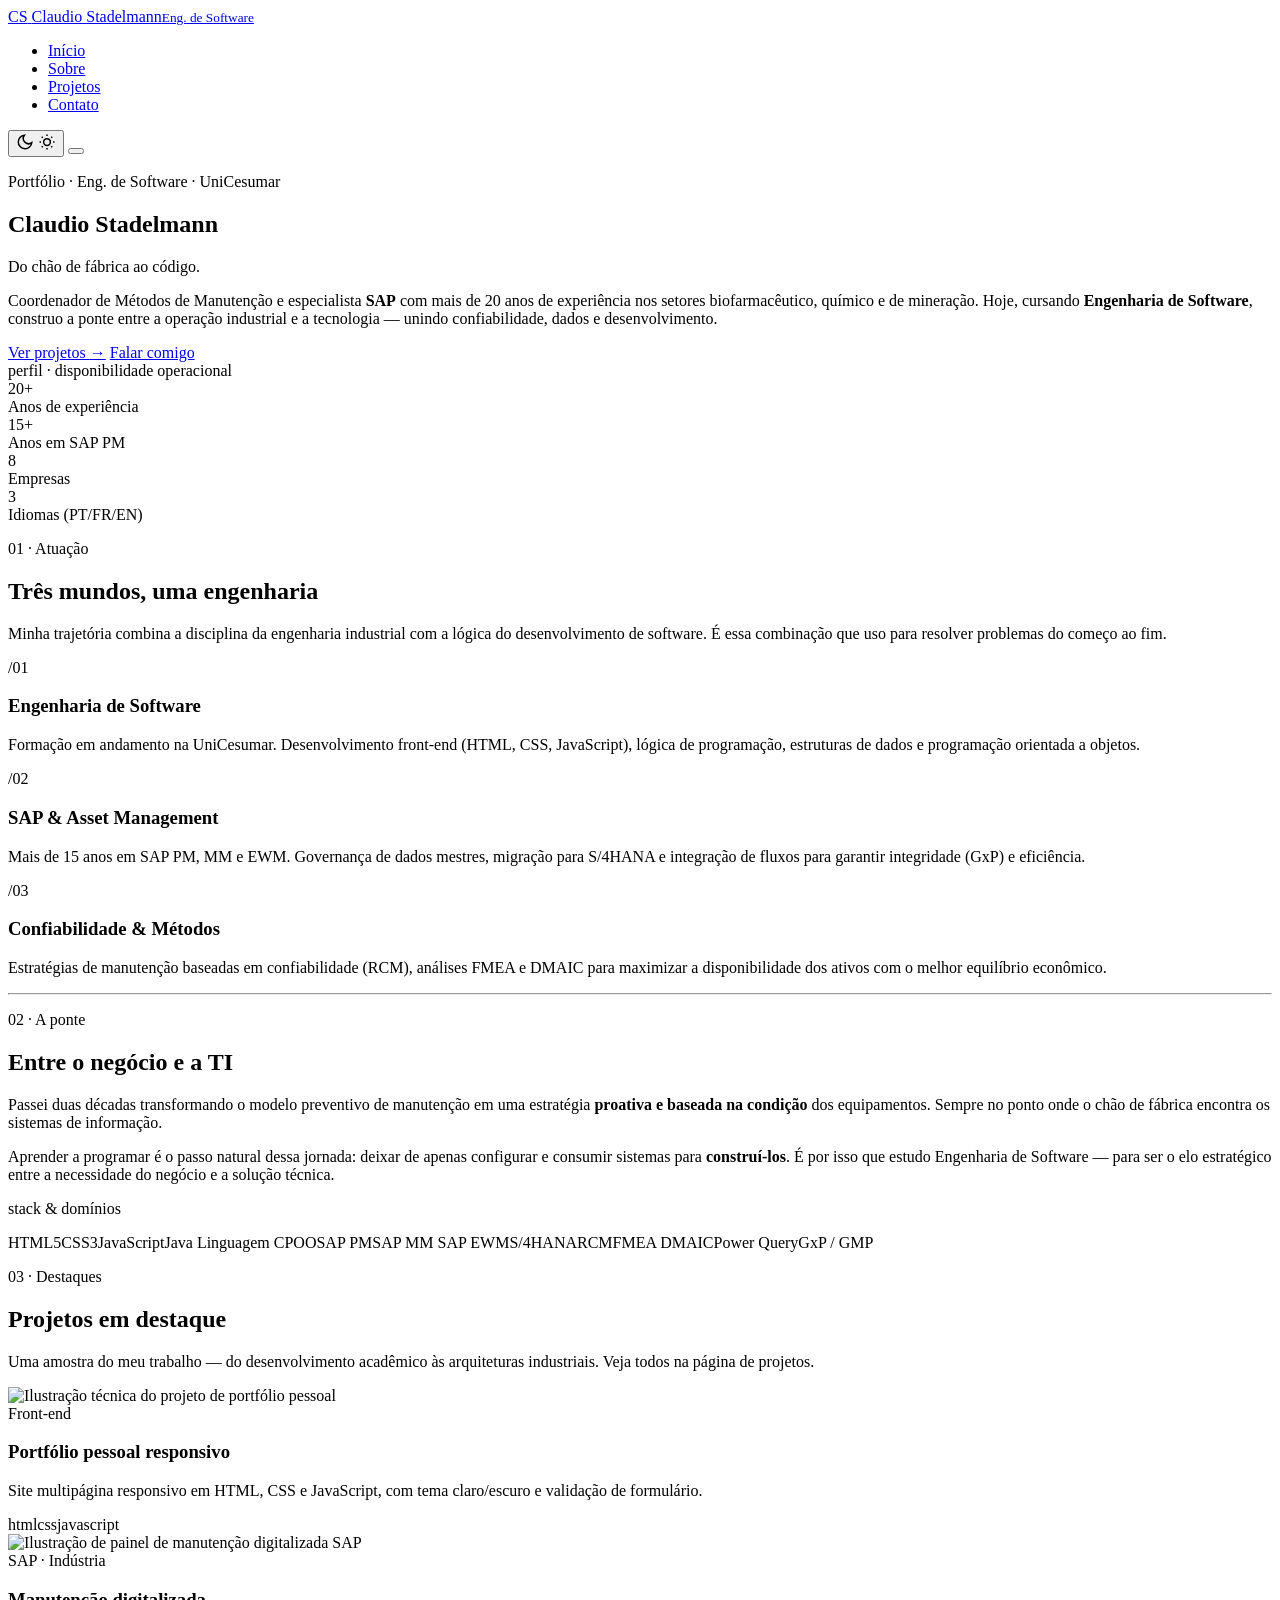
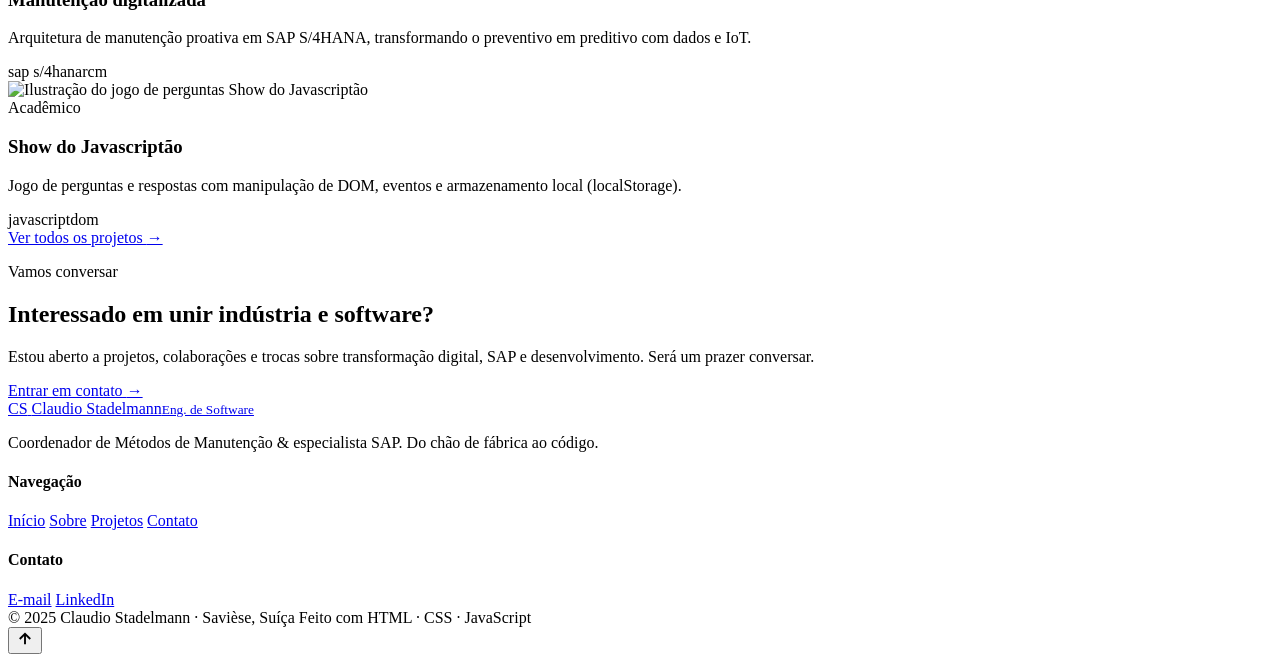
==== index.html @ fbb85af2 "Add files via upload" ====
<!DOCTYPE html>
<html lang="pt-br">
<head>
  <!-- ================= META BÁSICAS / SEO ================= -->
  <meta charset="UTF-8">
  <meta name="viewport" content="width=device-width, initial-scale=1.0">
  <!-- Marca que o JS está ativo (para animações com fallback seguro) -->
  <script>document.documentElement.classList.add("js");</script>
  <title>Claudio Stadelmann | Engenharia de Software & SAP — Portfólio</title>
  <meta name="description" content="Portfólio de Claudio Stadelmann: Coordenador de Métodos de Manutenção e especialista SAP com +20 anos de experiência industrial, agora em Engenharia de Software. A ponte entre a operação e o software.">
  <meta name="keywords" content="Claudio Stadelmann, portfólio, engenharia de software, SAP PM, manutenção, confiabilidade, RCM, FMEA, front-end, UniCesumar">
  <meta name="author" content="Claudio Stadelmann">
  <link rel="canonical" href="https://stadelmann-consulting.github.io/Unicesumar_Eng.Software/">

  <!-- ================= OPEN GRAPH / REDES SOCIAIS ================= -->
  <meta property="og:type" content="website">
  <meta property="og:locale" content="pt_BR">
  <meta property="og:title" content="Claudio Stadelmann | Engenharia de Software & SAP">
  <meta property="og:description" content="Do chão de fábrica ao código. +20 anos em manutenção, confiabilidade e SAP, agora em Engenharia de Software.">
  <meta property="og:url" content="https://stadelmann-consulting.github.io/Unicesumar_Eng.Software/">
  <meta property="og:image" content="assets/og-cover.png">
  <meta name="twitter:card" content="summary_large_image">

  <!-- ================= FAVICON E FONTES ================= -->
  <link rel="icon" type="image/svg+xml" href="assets/favicon.svg">
  <link rel="preconnect" href="https://fonts.googleapis.com">
  <link rel="preconnect" href="https://fonts.gstatic.com" crossorigin>
  <link href="https://fonts.googleapis.com/css2?family=Inter:wght@400;500;600&family=JetBrains+Mono:wght@400;500&family=Space+Grotesk:wght@500;700&display=swap" rel="stylesheet">

  <!-- ================= ESTILOS ================= -->
  <link rel="stylesheet" href="css/style.css">
</head>
<body>

  <!-- ================================================================
       CABEÇALHO E NAVEGAÇÃO (repetido em todas as páginas)
       ================================================================ -->
  <header class="site-header">
    <div class="container">
      <nav class="nav" aria-label="Navegação principal">
        <a href="index.html" class="brand" aria-label="Início — Claudio Stadelmann">
          <span class="brand__mark" aria-hidden="true">CS</span>
          <span class="brand__name">Claudio Stadelmann<small>Eng. de Software</small></span>
        </a>

        <div class="nav__menu" id="menu-principal">
          <ul class="nav__list">
            <li><a class="nav__link" href="index.html" aria-current="page">Início</a></li>
            <li><a class="nav__link" href="sobre.html">Sobre</a></li>
            <li><a class="nav__link" href="projetos.html">Projetos</a></li>
            <li><a class="nav__link" href="contato.html">Contato</a></li>
          </ul>
        </div>

        <div class="nav__right">
          <!-- Botão de tema claro/escuro -->
          <button class="theme-toggle" aria-label="Alternar tema claro e escuro" type="button">
            <svg class="icon-moon" width="18" height="18" viewBox="0 0 24 24" fill="none" stroke="currentColor" stroke-width="2" aria-hidden="true"><path d="M21 12.8A9 9 0 1 1 11.2 3a7 7 0 0 0 9.8 9.8Z"/></svg>
            <svg class="icon-sun" width="18" height="18" viewBox="0 0 24 24" fill="none" stroke="currentColor" stroke-width="2" aria-hidden="true"><circle cx="12" cy="12" r="4.5"/><path d="M12 2v2M12 20v2M2 12h2M20 12h2M5 5l1.4 1.4M17.6 17.6 19 19M19 5l-1.4 1.4M6.4 17.6 5 19"/></svg>
          </button>
          <!-- Botão hambúrguer (mobile) -->
          <button class="nav__burger" aria-label="Abrir menu de navegação" aria-expanded="false" aria-controls="menu-principal" type="button">
            <span></span><span></span><span></span>
          </button>
        </div>
      </nav>
    </div>
  </header>

  <main>
    <!-- ================================================================
         HERO
         ================================================================ -->
    <section class="hero">
      <div class="container">
        <p class="eyebrow">Portfólio · Eng. de Software · UniCesumar</p>
        <h1>Claudio Stadelmann</h1>
        <p class="hero__role">Do chão de fábrica ao código.</p>
        <p class="lead hero__text">
          Coordenador de Métodos de Manutenção e especialista <strong>SAP</strong> com mais de
          20 anos de experiência nos setores biofarmacêutico, químico e de mineração. Hoje, cursando
          <strong>Engenharia de Software</strong>, construo a ponte entre a operação industrial
          e a tecnologia — unindo confiabilidade, dados e desenvolvimento.
        </p>

        <div class="hero__cta">
          <a href="projetos.html" class="btn btn--primary">Ver projetos <span class="btn__arrow" aria-hidden="true">→</span></a>
          <a href="contato.html" class="btn btn--ghost">Falar comigo</a>
        </div>

        <!-- ASSINATURA VISUAL: painel de indicadores estilo instrumento -->
        <div class="readout reveal" aria-label="Indicadores de carreira">
          <div class="readout__bar">
            <span class="readout__dot" aria-hidden="true"></span>
            perfil · disponibilidade operacional
          </div>
          <div class="readout__grid">
            <div class="kpi">
              <div class="kpi__num" data-count="20">20<span class="suffix">+</span></div>
              <div class="kpi__label">Anos de experiência</div>
            </div>
            <div class="kpi">
              <div class="kpi__num" data-count="15">15<span class="suffix">+</span></div>
              <div class="kpi__label">Anos em SAP PM</div>
            </div>
            <div class="kpi">
              <div class="kpi__num" data-count="8">8</div>
              <div class="kpi__label">Empresas</div>
            </div>
            <div class="kpi">
              <div class="kpi__num" data-count="3">3</div>
              <div class="kpi__label">Idiomas (PT/FR/EN)</div>
            </div>
          </div>
        </div>
      </div>
    </section>

    <!-- ================================================================
         ATUAÇÃO — três áreas que se conectam
         ================================================================ -->
    <section class="section" id="atuacao">
      <div class="container">
        <div class="section-head reveal">
          <p class="eyebrow">01 · Atuação</p>
          <h2>Três mundos, uma engenharia</h2>
          <p>Minha trajetória combina a disciplina da engenharia industrial com a lógica do desenvolvimento de software. É essa combinação que uso para resolver problemas do começo ao fim.</p>
        </div>

        <div class="grid grid--3">
          <article class="card reveal">
            <span class="card__index">/01</span>
            <h3>Engenharia de Software</h3>
            <p>Formação em andamento na UniCesumar. Desenvolvimento front-end (HTML, CSS, JavaScript), lógica de programação, estruturas de dados e programação orientada a objetos.</p>
          </article>
          <article class="card reveal">
            <span class="card__index">/02</span>
            <h3>SAP & Asset Management</h3>
            <p>Mais de 15 anos em SAP PM, MM e EWM. Governança de dados mestres, migração para S/4HANA e integração de fluxos para garantir integridade (GxP) e eficiência.</p>
          </article>
          <article class="card reveal">
            <span class="card__index">/03</span>
            <h3>Confiabilidade & Métodos</h3>
            <p>Estratégias de manutenção baseadas em confiabilidade (RCM), análises FMEA e DMAIC para maximizar a disponibilidade dos ativos com o melhor equilíbrio econômico.</p>
          </article>
        </div>
      </div>
    </section>

    <hr class="divider">

    <!-- ================================================================
         A PONTE — narrativa de transição
         ================================================================ -->
    <section class="section" id="ponte">
      <div class="container">
        <div class="grid grid--2" style="align-items:center; gap:var(--sp-8);">
          <div class="reveal">
            <p class="eyebrow">02 · A ponte</p>
            <h2>Entre o negócio e a TI</h2>
            <p style="margin-top:var(--sp-2)">
              Passei duas décadas transformando o modelo preventivo de manutenção em uma estratégia
              <strong>proativa e baseada na condição</strong> dos equipamentos. Sempre no ponto onde o
              chão de fábrica encontra os sistemas de informação.
            </p>
            <p style="margin-top:var(--sp-2)">
              Aprender a programar é o passo natural dessa jornada: deixar de apenas configurar e
              consumir sistemas para <strong>construí-los</strong>. É por isso que estudo Engenharia de
              Software — para ser o elo estratégico entre a necessidade do negócio e a solução técnica.
            </p>
          </div>

          <!-- Bloco de "stack" em monoespaçada -->
          <div class="card reveal" style="background:var(--surface-2)">
            <p class="eyebrow">stack &amp; domínios</p>
            <div class="project__stack" style="margin-top:var(--sp-2)">
              <span>HTML5</span><span>CSS3</span><span>JavaScript</span><span>Java</span>
              <span>Linguagem C</span><span>POO</span><span>SAP PM</span><span>SAP MM</span>
              <span>SAP EWM</span><span>S/4HANA</span><span>RCM</span><span>FMEA</span>
              <span>DMAIC</span><span>Power Query</span><span>GxP / GMP</span>
            </div>
          </div>
        </div>
      </div>
    </section>

    <!-- ================================================================
         PROJETOS EM DESTAQUE
         ================================================================ -->
    <section class="section" id="destaques">
      <div class="container">
        <div class="section-head reveal">
          <p class="eyebrow">03 · Destaques</p>
          <h2>Projetos em destaque</h2>
          <p>Uma amostra do meu trabalho — do desenvolvimento acadêmico às arquiteturas industriais. Veja todos na página de projetos.</p>
        </div>

        <div class="grid grid--3">
          <article class="project reveal" data-category="software">
            <img class="project__thumb" src="assets/proj-portfolio.svg" alt="Ilustração técnica do projeto de portfólio pessoal">
            <div class="project__body">
              <span class="project__tag">Front-end</span>
              <h3>Portfólio pessoal responsivo</h3>
              <p>Site multipágina responsivo em HTML, CSS e JavaScript, com tema claro/escuro e validação de formulário.</p>
              <div class="project__stack"><span>html</span><span>css</span><span>javascript</span></div>
            </div>
          </article>

          <article class="project reveal" data-category="software">
            <img class="project__thumb" src="assets/proj-sap.svg" alt="Ilustração de painel de manutenção digitalizada SAP">
            <div class="project__body">
              <span class="project__tag">SAP · Indústria</span>
              <h3>Manutenção digitalizada</h3>
              <p>Arquitetura de manutenção proativa em SAP S/4HANA, transformando o preventivo em preditivo com dados e IoT.</p>
              <div class="project__stack"><span>sap s/4hana</span><span>rcm</span></div>
            </div>
          </article>

          <article class="project reveal" data-category="academico">
            <img class="project__thumb" src="assets/proj-trivia.svg" alt="Ilustração do jogo de perguntas Show do Javascriptão">
            <div class="project__body">
              <span class="project__tag">Acadêmico</span>
              <h3>Show do Javascriptão</h3>
              <p>Jogo de perguntas e respostas com manipulação de DOM, eventos e armazenamento local (localStorage).</p>
              <div class="project__stack"><span>javascript</span><span>dom</span></div>
            </div>
          </article>
        </div>

        <div style="margin-top:var(--sp-4)">
          <a href="projetos.html" class="btn btn--ghost">Ver todos os projetos <span class="btn__arrow" aria-hidden="true">→</span></a>
        </div>
      </div>
    </section>

    <!-- ================================================================
         CHAMADA FINAL (CTA)
         ================================================================ -->
    <section class="section--tight">
      <div class="container">
        <div class="callout reveal">
          <p class="eyebrow" style="justify-content:center; color:var(--accent)">Vamos conversar</p>
          <h2>Interessado em unir indústria e software?</h2>
          <p>Estou aberto a projetos, colaborações e trocas sobre transformação digital, SAP e desenvolvimento. Será um prazer conversar.</p>
          <a href="contato.html" class="btn btn--primary">Entrar em contato <span class="btn__arrow" aria-hidden="true">→</span></a>
        </div>
      </div>
    </section>
  </main>

  <!-- ================================================================
       RODAPÉ (repetido em todas as páginas)
       ================================================================ -->
  <footer class="site-footer">
    <div class="container">
      <div class="footer-grid">
        <div class="footer-brand">
          <a href="index.html" class="brand">
            <span class="brand__mark" aria-hidden="true">CS</span>
            <span class="brand__name">Claudio Stadelmann<small>Eng. de Software</small></span>
          </a>
          <p>Coordenador de Métodos de Manutenção &amp; especialista SAP. Do chão de fábrica ao código.</p>
        </div>
        <div class="footer-cols">
          <div class="footer-col">
            <h4>Navegação</h4>
            <a href="index.html">Início</a>
            <a href="sobre.html">Sobre</a>
            <a href="projetos.html">Projetos</a>
            <a href="contato.html">Contato</a>
          </div>
          <div class="footer-col">
            <h4>Contato</h4>
            <a href="mailto:claudio.stadelmann77@gmail.com">E-mail</a>
            <a href="https://www.linkedin.com/in/claudiostadelmann-fr" target="_blank" rel="noopener">LinkedIn</a>
          </div>
        </div>
      </div>
      <div class="footer-bottom">
        <span class="mono">© 2025 Claudio Stadelmann · Savièse, Suíça</span>
        <span class="mono">Feito com HTML · CSS · JavaScript</span>
      </div>
    </div>
  </footer>

  <!-- Botão "voltar ao topo" (controlado por jQuery) -->
  <button id="to-top" class="to-top" aria-label="Voltar ao topo" type="button">
    <svg width="18" height="18" viewBox="0 0 24 24" fill="none" stroke="currentColor" stroke-width="2.5" aria-hidden="true"><path d="M12 19V5M5 12l7-7 7 7"/></svg>
  </button>

  <!-- ================= SCRIPTS ================= -->
  <!-- jQuery (via CDN) — usado no filtro de projetos e na rolagem suave -->
  <script src="https://code.jquery.com/jquery-3.7.1.min.js" defer></script>
  <!-- Comportamento do site -->
  <script src="js/script.js" defer></script>
</body>
</html>
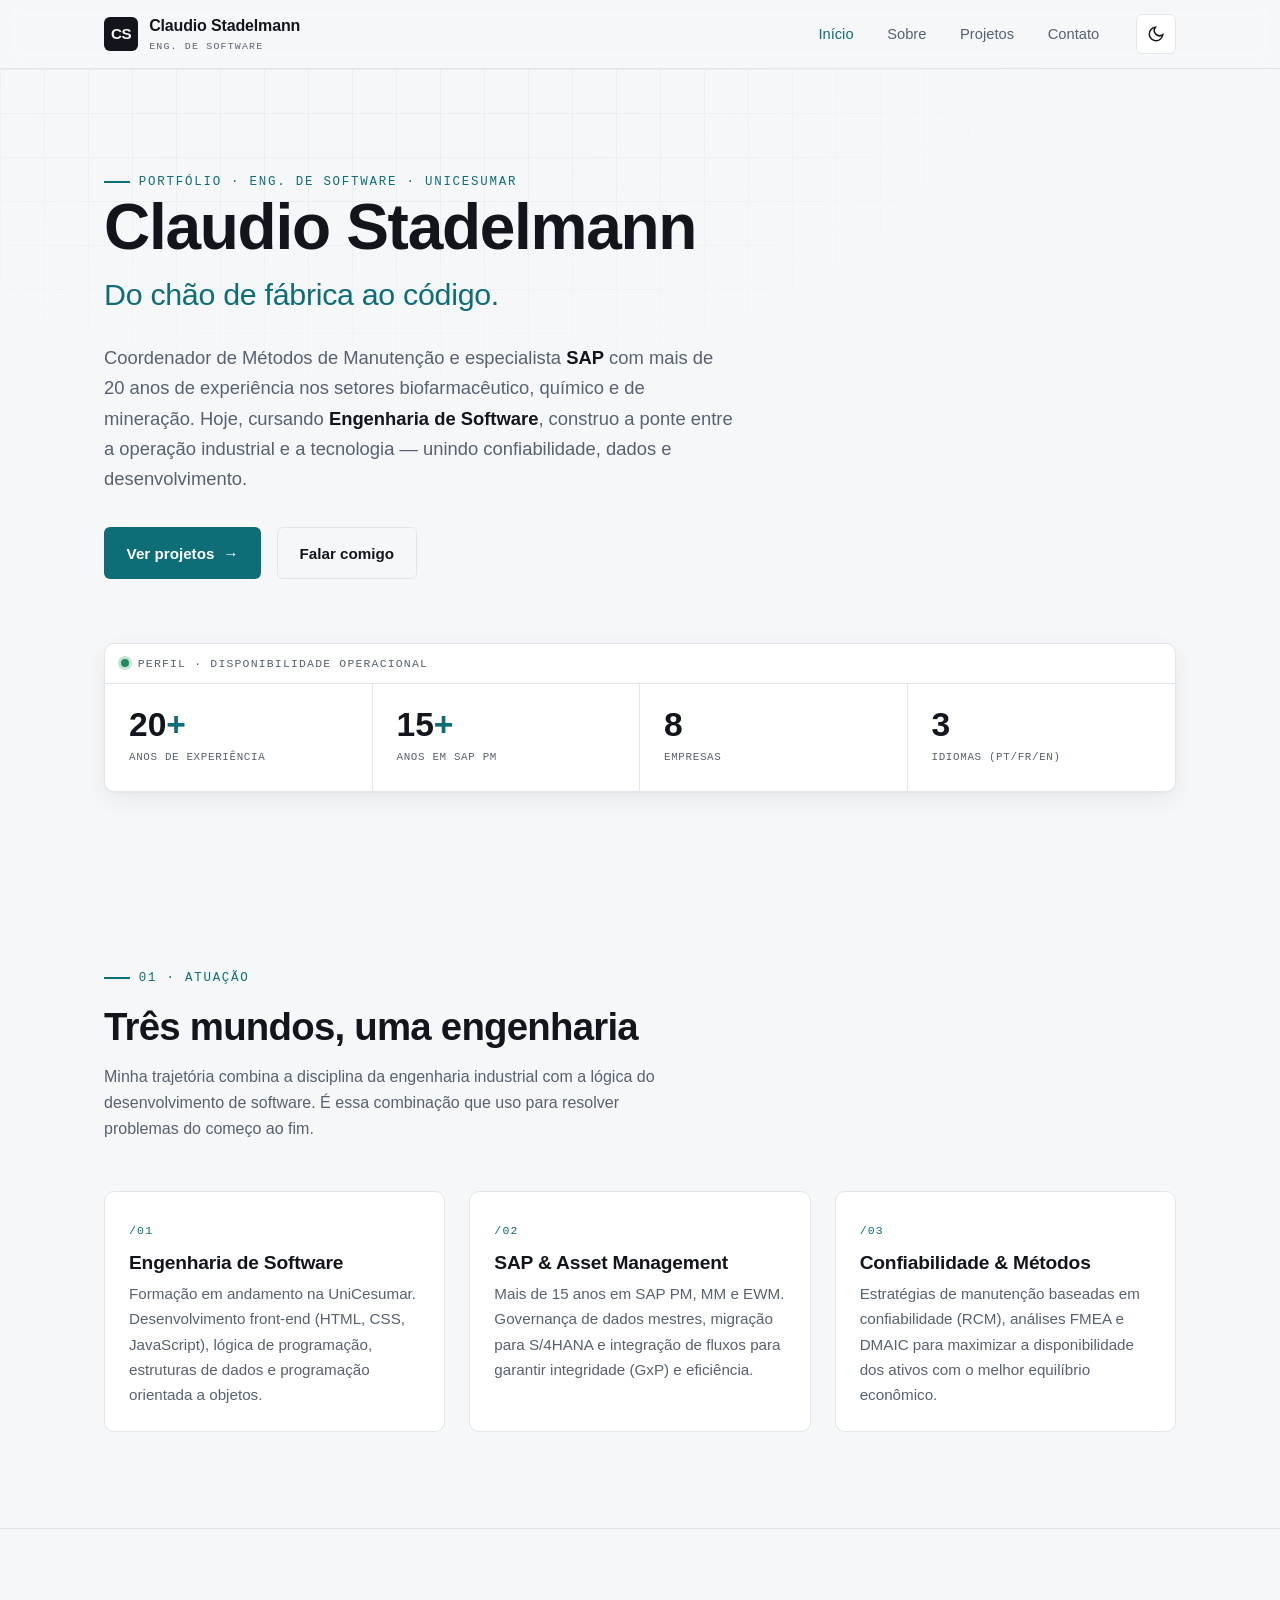
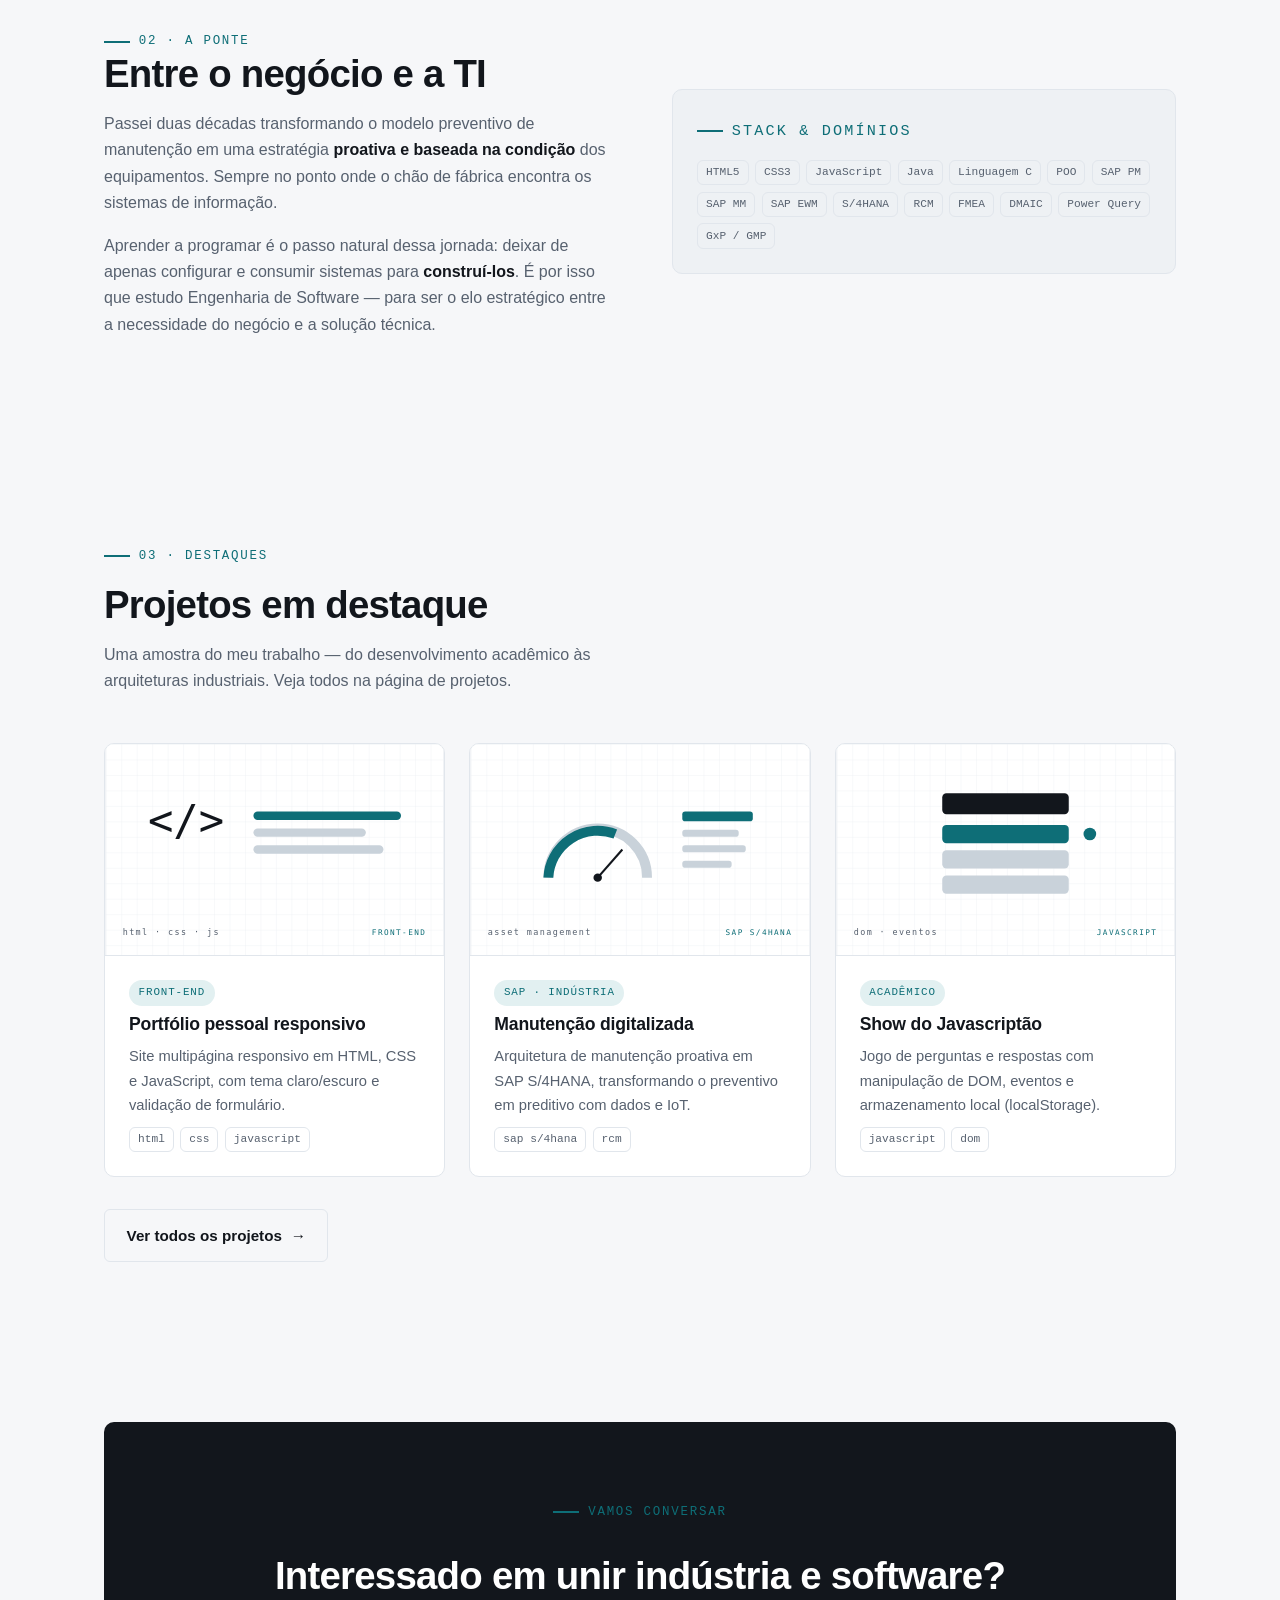
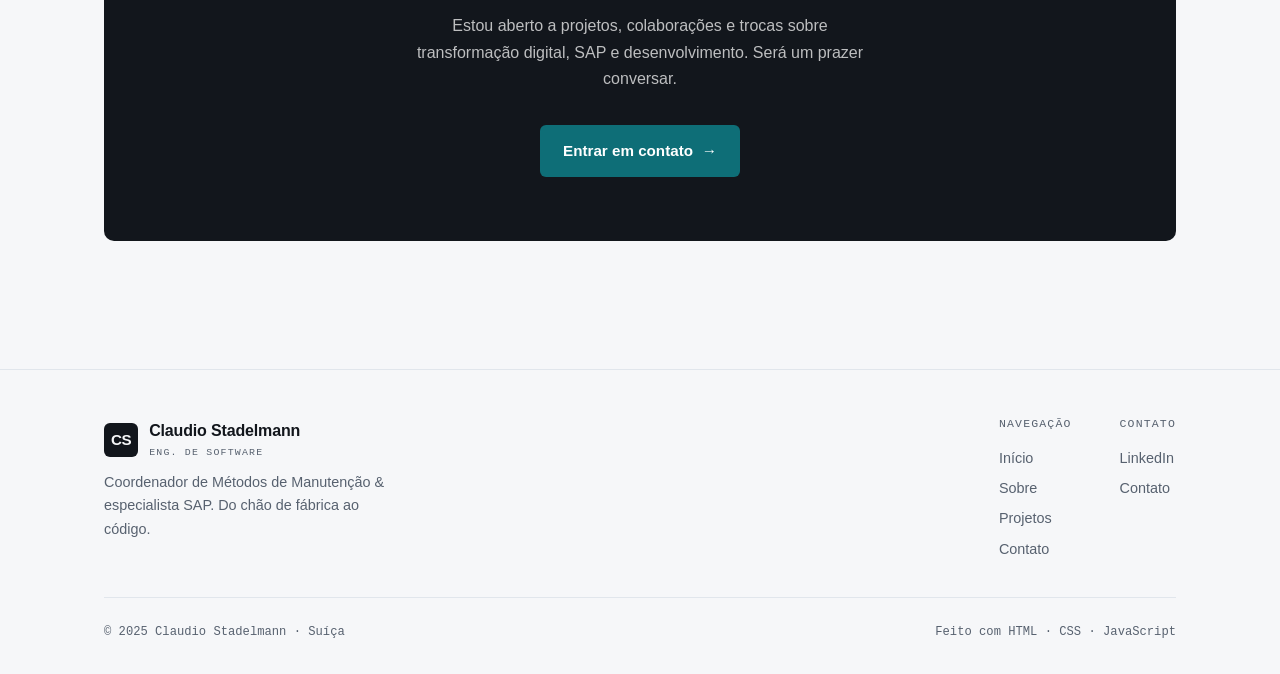
==== commit f8a4b192: "Reescreve README (foco no autor) e ajusta contato/privacidade - README explica quem e o autor e por " ====
--- a/index.html
+++ b/index.html
@@ -271,13 +271,13 @@
           </div>
           <div class="footer-col">
             <h4>Contato</h4>
-            <a href="mailto:claudio.stadelmann77@gmail.com">E-mail</a>
             <a href="https://www.linkedin.com/in/claudiostadelmann-fr" target="_blank" rel="noopener">LinkedIn</a>
+            <a href="contato.html">Contato</a>
           </div>
         </div>
       </div>
       <div class="footer-bottom">
-        <span class="mono">© 2025 Claudio Stadelmann · Savièse, Suíça</span>
+        <span class="mono">© 2025 Claudio Stadelmann · Suíça</span>
         <span class="mono">Feito com HTML · CSS · JavaScript</span>
       </div>
     </div>
--- a/css/style.css
+++ b/css/style.css
@@ -0,0 +1,523 @@
+/* =====================================================================
+   PORTFÓLIO — CLAUDIO STADELMANN
+   Folha de estilos principal (CSS3)
+   Conceito visual: "engenharia de confiabilidade encontra o software".
+   Estilo suíço/técnico: grade precisa, filetes finos, tipografia grotesca,
+   rótulos em monoespaçada (mundo dos dados/SAP) e um único acento petróleo.
+   ---------------------------------------------------------------------
+   ÍNDICE
+   1. Tokens de design (variáveis) e tema escuro
+   2. Reset e base
+   3. Tipografia e utilitários de texto
+   4. Layout: container, grade, seções
+   5. Cabeçalho e navegação (com menu hambúrguer)
+   6. Botões
+   7. Componentes (hero, cards, KPIs, timeline, formulário, rodapé)
+   8. Animações (revelar ao rolar) e acessibilidade
+   9. Responsividade (media queries)
+   ===================================================================== */
+
+/* ---------------------------------------------------------------------
+   1. TOKENS DE DESIGN — tudo centralizado em variáveis para facilitar
+   a manutenção (troca de cor/fonte em um lugar só).
+   --------------------------------------------------------------------- */
+:root {
+  /* Cores — tema claro (padrão) */
+  --paper:    #F6F7F9;   /* fundo geral (branco frio de datasheet)      */
+  --surface:  #FFFFFF;   /* fundo de cartões                            */
+  --surface-2:#EEF1F4;   /* superfície alternativa                      */
+  --ink:      #12161C;   /* texto principal (grafite quase preto)       */
+  --muted:    #57616F;   /* texto secundário                            */
+  --line:     #E1E6EC;   /* filetes / bordas finas                      */
+  --accent:   #0E6E77;   /* acento petróleo (instrumento/medidor)       */
+  --accent-ink:#0A565D;  /* acento em hover/texto                        */
+  --accent-soft:#E2F0F1; /* fundo suave do acento                       */
+  --ok:       #1F8A5B;   /* verde "status ok" (usado com parcimônia)    */
+  --danger:   #C4392B;   /* erro de validação                           */
+
+  /* Tipografia */
+  --font-display: "Space Grotesk", "Segoe UI", sans-serif; /* títulos   */
+  --font-body:    "Inter", "Segoe UI", Arial, sans-serif;  /* corpo     */
+  --font-mono:    "JetBrains Mono", "Courier New", monospace; /* dados  */
+
+  /* Escala de espaçamento (base 8px) */
+  --sp-1: .5rem;  --sp-2: 1rem;  --sp-3: 1.5rem;
+  --sp-4: 2rem;   --sp-6: 3rem;  --sp-8: 4rem;  --sp-12: 6rem;
+
+  /* Diversos */
+  --radius:   10px;
+  --radius-sm: 6px;
+  --maxw: 1120px;               /* largura máxima do conteúdo            */
+  --shadow: 0 1px 2px rgba(18,22,28,.04), 0 8px 24px rgba(18,22,28,.06);
+  --ease: cubic-bezier(.22,.61,.36,1);
+}
+
+/* Tema escuro — ativado por atributo no <html> (data-theme="dark").
+   Reflete o mundo de "sala de controle" do Claudio. */
+:root[data-theme="dark"] {
+  --paper:    #0F141A;
+  --surface:  #161C24;
+  --surface-2:#1D242E;
+  --ink:      #EDF0F3;
+  --muted:    #9AA6B4;
+  --line:     #29323D;
+  --accent:   #37B3BD;
+  --accent-ink:#63C6CE;
+  --accent-soft:#12303350;
+  --ok:       #3DBE86;
+  --danger:   #F0776A;
+  --shadow: 0 1px 2px rgba(0,0,0,.3), 0 12px 30px rgba(0,0,0,.35);
+}
+
+/* ---------------------------------------------------------------------
+   2. RESET E BASE
+   --------------------------------------------------------------------- */
+*, *::before, *::after { box-sizing: border-box; }   /* box model previsível */
+
+* { margin: 0; padding: 0; }                          /* zera margens padrão  */
+
+html { scroll-behavior: smooth; }                     /* rolagem suave nativa */
+
+body {
+  font-family: var(--font-body);
+  background: var(--paper);
+  color: var(--ink);
+  line-height: 1.65;
+  font-size: 1rem;
+  -webkit-font-smoothing: antialiased;
+  /* Transição suave ao trocar de tema */
+  transition: background-color .3s var(--ease), color .3s var(--ease);
+}
+
+img { max-width: 100%; display: block; height: auto; } /* imagens fluidas */
+
+a { color: inherit; text-decoration: none; }
+
+ul { list-style: none; }
+
+/* ---------------------------------------------------------------------
+   3. TIPOGRAFIA
+   --------------------------------------------------------------------- */
+h1, h2, h3, h4 {
+  font-family: var(--font-display);
+  line-height: 1.12;
+  letter-spacing: -.02em;
+  font-weight: 700;
+  color: var(--ink);
+}
+
+h1 { font-size: clamp(2.4rem, 6vw, 4rem); }
+h2 { font-size: clamp(1.7rem, 3.5vw, 2.4rem); }
+h3 { font-size: 1.2rem; letter-spacing: -.01em; }
+
+p { color: var(--muted); }
+p strong { color: var(--ink); font-weight: 600; }
+
+/* "Eyebrow": rótulo em monoespaçada acima dos títulos — carrega a
+   estética técnica/de dados e organiza a leitura por seções. */
+.eyebrow {
+  font-family: var(--font-mono);
+  font-size: .78rem;
+  letter-spacing: .14em;
+  text-transform: uppercase;
+  color: var(--accent);
+  display: inline-flex;
+  align-items: center;
+  gap: .55rem;
+}
+.eyebrow::before {                 /* traço-indicador antes do rótulo */
+  content: ""; width: 26px; height: 2px; background: var(--accent);
+}
+
+.lead { font-size: 1.15rem; color: var(--muted); max-width: 60ch; }
+
+.mono { font-family: var(--font-mono); }
+
+/* ---------------------------------------------------------------------
+   4. LAYOUT — container, seções, grade responsiva
+   --------------------------------------------------------------------- */
+.container {
+  width: 100%;
+  max-width: var(--maxw);
+  margin-inline: auto;
+  padding-inline: var(--sp-3);
+}
+
+.section { padding-block: var(--sp-12); }
+.section--tight { padding-block: var(--sp-8); }
+
+/* Cabeçalho de seção padronizado */
+.section-head { max-width: 62ch; margin-bottom: var(--sp-6); }
+.section-head h2 { margin-top: var(--sp-2); }
+.section-head p { margin-top: var(--sp-2); }
+
+/* Grade simples e reutilizável (auto-fit = responsiva sem media query) */
+.grid { display: grid; gap: var(--sp-3); }
+.grid--2 { grid-template-columns: repeat(auto-fit, minmax(280px, 1fr)); }
+.grid--3 { grid-template-columns: repeat(auto-fit, minmax(240px, 1fr)); }
+
+.divider { height: 1px; background: var(--line); border: 0; }
+
+/* ---------------------------------------------------------------------
+   5. CABEÇALHO E NAVEGAÇÃO
+   --------------------------------------------------------------------- */
+.site-header {
+  position: sticky; top: 0; z-index: 100;
+  background: color-mix(in srgb, var(--paper) 88%, transparent);
+  backdrop-filter: blur(10px);
+  border-bottom: 1px solid var(--line);
+  transition: background-color .3s var(--ease), border-color .3s var(--ease);
+}
+/* Estado "rolado" (aplicado via JS) deixa a barra mais sólida */
+.site-header.is-scrolled { box-shadow: var(--shadow); }
+
+.nav {
+  display: flex; align-items: center; gap: var(--sp-3);
+  height: 68px;
+}
+.brand { margin-right: auto; }        /* empurra o resto para a direita */
+.nav__right { display: flex; align-items: center; gap: .5rem; }
+
+/* Marca / logotipo textual com monograma */
+.brand { display: flex; align-items: center; gap: .7rem; font-weight: 600; }
+.brand__mark {
+  width: 34px; height: 34px; border-radius: var(--radius-sm);
+  display: grid; place-items: center;
+  background: var(--ink); color: var(--paper);
+  font-family: var(--font-display); font-weight: 700; font-size: .95rem;
+  letter-spacing: -.03em;
+}
+.brand__name { font-family: var(--font-display); letter-spacing: -.01em; }
+.brand__name small {
+  display: block; font-family: var(--font-mono); font-weight: 400;
+  font-size: .62rem; letter-spacing: .12em; color: var(--muted);
+  text-transform: uppercase;
+}
+
+/* Lista de links */
+.nav__list { display: flex; align-items: center; gap: var(--sp-1); }
+.nav__link {
+  font-size: .92rem; font-weight: 500; color: var(--muted);
+  padding: .5rem .8rem; border-radius: var(--radius-sm);
+  transition: color .2s, background-color .2s;
+}
+.nav__link:hover { color: var(--ink); background: var(--surface-2); }
+/* Página atual (marcada com aria-current="page" no HTML) */
+.nav__link[aria-current="page"] { color: var(--accent); }
+
+.nav__actions { display: flex; align-items: center; gap: .4rem; }
+
+/* Botão de tema (claro/escuro) */
+.theme-toggle {
+  width: 40px; height: 40px; border: 1px solid var(--line);
+  border-radius: var(--radius-sm); background: var(--surface);
+  color: var(--ink); cursor: pointer; display: grid; place-items: center;
+  transition: border-color .2s, background-color .2s;
+}
+.theme-toggle:hover { border-color: var(--accent); }
+.theme-toggle .icon-sun  { display: none; }
+:root[data-theme="dark"] .theme-toggle .icon-sun  { display: block; }
+:root[data-theme="dark"] .theme-toggle .icon-moon { display: none; }
+
+/* Botão hambúrguer — escondido no desktop, aparece no mobile */
+.nav__burger {
+  display: none;
+  width: 42px; height: 42px; border: 1px solid var(--line);
+  border-radius: var(--radius-sm); background: var(--surface);
+  cursor: pointer; padding: 0;
+}
+.nav__burger span {
+  display: block; width: 18px; height: 2px; margin: 3px auto;
+  background: var(--ink); border-radius: 2px;
+  transition: transform .3s var(--ease), opacity .2s;
+}
+/* Animação do ícone em "X" quando o menu está aberto */
+.nav__burger[aria-expanded="true"] span:nth-child(1){ transform: translateY(5px) rotate(45deg); }
+.nav__burger[aria-expanded="true"] span:nth-child(2){ opacity: 0; }
+.nav__burger[aria-expanded="true"] span:nth-child(3){ transform: translateY(-5px) rotate(-45deg); }
+
+/* ---------------------------------------------------------------------
+   6. BOTÕES
+   --------------------------------------------------------------------- */
+.btn {
+  display: inline-flex; align-items: center; gap: .55rem;
+  font-family: var(--font-body); font-weight: 600; font-size: .95rem;
+  padding: .8rem 1.35rem; border-radius: var(--radius-sm);
+  border: 1px solid transparent; cursor: pointer;
+  transition: transform .15s var(--ease), background-color .2s, border-color .2s, color .2s;
+}
+.btn:active { transform: translateY(1px); }
+.btn--primary { background: var(--accent); color: #fff; }
+.btn--primary:hover { background: var(--accent-ink); }
+.btn--ghost { background: transparent; color: var(--ink); border-color: var(--line); }
+.btn--ghost:hover { border-color: var(--accent); color: var(--accent); }
+.btn--block { width: 100%; justify-content: center; }
+.btn__arrow { transition: transform .2s var(--ease); }
+.btn:hover .btn__arrow { transform: translateX(3px); }
+
+/* ---------------------------------------------------------------------
+   7. COMPONENTES
+   --------------------------------------------------------------------- */
+
+/* ---- HERO ---------------------------------------------------------- */
+.hero { padding-block: var(--sp-12) var(--sp-8); position: relative; overflow: hidden; }
+/* Grade de fundo sutil (referência a blueprint/engenharia) */
+.hero::before {
+  content: ""; position: absolute; inset: 0; z-index: 0; opacity: .5;
+  background-image:
+    linear-gradient(var(--line) 1px, transparent 1px),
+    linear-gradient(90deg, var(--line) 1px, transparent 1px);
+  background-size: 44px 44px;
+  -webkit-mask-image: radial-gradient(ellipse 70% 60% at 30% 0%, #000 30%, transparent 75%);
+          mask-image: radial-gradient(ellipse 70% 60% at 30% 0%, #000 30%, transparent 75%);
+}
+.hero > .container { position: relative; z-index: 1; }
+.hero__role {
+  font-family: var(--font-display); font-weight: 500;
+  font-size: clamp(1.3rem, 3vw, 1.9rem); color: var(--accent);
+  margin-top: .3rem; letter-spacing: -.01em;
+}
+.hero__text { margin-top: var(--sp-3); max-width: 62ch; }
+.hero__cta { display: flex; flex-wrap: wrap; gap: var(--sp-2); margin-top: var(--sp-4); }
+
+/* ---- Painel de KPIs (a "assinatura": leitura de instrumento) ------- */
+.readout {
+  margin-top: var(--sp-8);
+  border: 1px solid var(--line); border-radius: var(--radius);
+  background: var(--surface); box-shadow: var(--shadow);
+  overflow: hidden;
+}
+.readout__bar {
+  display: flex; align-items: center; gap: .55rem;
+  padding: .6rem 1rem; border-bottom: 1px solid var(--line);
+  font-family: var(--font-mono); font-size: .72rem; letter-spacing: .1em;
+  color: var(--muted); text-transform: uppercase;
+}
+.readout__dot { width: 8px; height: 8px; border-radius: 50%; background: var(--ok);
+  box-shadow: 0 0 0 3px color-mix(in srgb, var(--ok) 25%, transparent); }
+.readout__grid { display: grid; grid-template-columns: repeat(4, 1fr); }
+.kpi { padding: var(--sp-3); border-right: 1px solid var(--line); }
+.kpi:last-child { border-right: 0; }
+.kpi__num {
+  font-family: var(--font-display); font-weight: 700;
+  font-size: clamp(1.6rem, 3vw, 2.1rem); color: var(--ink); line-height: 1;
+}
+.kpi__num .suffix { color: var(--accent); }
+.kpi__label {
+  font-family: var(--font-mono); font-size: .68rem; letter-spacing: .06em;
+  color: var(--muted); text-transform: uppercase; margin-top: .5rem;
+}
+
+/* ---- Cartões genéricos -------------------------------------------- */
+.card {
+  background: var(--surface); border: 1px solid var(--line);
+  border-radius: var(--radius); padding: var(--sp-3);
+  transition: transform .2s var(--ease), border-color .2s, box-shadow .2s;
+}
+.card:hover { border-color: color-mix(in srgb, var(--accent) 45%, var(--line)); box-shadow: var(--shadow); }
+.card__index { font-family: var(--font-mono); font-size: .72rem; color: var(--accent); letter-spacing: .1em; }
+.card h3 { margin: .6rem 0 .5rem; }
+.card p { font-size: .95rem; }
+
+/* ---- Cartões de projeto (página Projetos) ------------------------- */
+.project {
+  background: var(--surface); border: 1px solid var(--line);
+  border-radius: var(--radius); overflow: hidden; display: flex; flex-direction: column;
+  transition: transform .2s var(--ease), border-color .2s, box-shadow .2s;
+}
+.project:hover { transform: translateY(-4px); border-color: color-mix(in srgb, var(--accent) 45%, var(--line)); box-shadow: var(--shadow); }
+.project__thumb { aspect-ratio: 16 / 10; background: var(--surface-2); border-bottom: 1px solid var(--line); }
+.project__body { padding: var(--sp-3); display: flex; flex-direction: column; gap: .6rem; flex: 1; }
+.project__tag {
+  align-self: flex-start; font-family: var(--font-mono); font-size: .68rem;
+  letter-spacing: .08em; text-transform: uppercase; color: var(--accent);
+  background: var(--accent-soft); padding: .25rem .6rem; border-radius: 999px;
+}
+.project h3 { margin: 0; font-size: 1.1rem; }
+.project p { font-size: .92rem; flex: 1; }
+.project__stack { display: flex; flex-wrap: wrap; gap: .4rem; }
+.project__stack span {
+  font-family: var(--font-mono); font-size: .7rem; color: var(--muted);
+  border: 1px solid var(--line); padding: .15rem .5rem; border-radius: var(--radius-sm);
+}
+
+/* Filtros de projeto (botões) */
+.filters { display: flex; flex-wrap: wrap; gap: .5rem; margin-bottom: var(--sp-4); }
+.filter {
+  font-family: var(--font-mono); font-size: .8rem; letter-spacing: .04em;
+  padding: .45rem .9rem; border: 1px solid var(--line); border-radius: 999px;
+  background: var(--surface); color: var(--muted); cursor: pointer;
+  transition: all .2s;
+}
+.filter:hover { color: var(--ink); border-color: var(--accent); }
+.filter.is-active { background: var(--ink); color: var(--paper); border-color: var(--ink); }
+
+/* ---- Bloco "Sobre": layout de duas colunas ------------------------ */
+.about { display: grid; grid-template-columns: 320px 1fr; gap: var(--sp-6); align-items: start; }
+.about__aside { position: sticky; top: 92px; }
+.portrait {
+  border: 1px solid var(--line); border-radius: var(--radius);
+  background: var(--surface); padding: var(--sp-2); box-shadow: var(--shadow);
+}
+.portrait img { border-radius: var(--radius-sm); width: 100%; }
+.factsheet { margin-top: var(--sp-2); border: 1px solid var(--line); border-radius: var(--radius); overflow: hidden; }
+.factsheet dl { display: grid; }
+.factsheet .row { display: flex; justify-content: space-between; gap: 1rem; padding: .7rem 1rem; border-bottom: 1px solid var(--line); font-size: .88rem; }
+.factsheet .row:last-child { border-bottom: 0; }
+.factsheet dt { font-family: var(--font-mono); font-size: .72rem; letter-spacing: .06em; text-transform: uppercase; color: var(--muted); }
+.factsheet dd { color: var(--ink); font-weight: 500; text-align: right; }
+
+/* ---- Barras de competência ---------------------------------------- */
+.skill { margin-bottom: var(--sp-2); }
+.skill__top { display: flex; justify-content: space-between; font-size: .9rem; margin-bottom: .35rem; }
+.skill__top b { font-weight: 600; }
+.skill__top span { font-family: var(--font-mono); font-size: .78rem; color: var(--muted); }
+.skill__track { height: 7px; background: var(--surface-2); border-radius: 999px; overflow: hidden; }
+.skill__fill { height: 100%; width: 0; background: var(--accent); border-radius: 999px; transition: width 1s var(--ease); }
+
+/* ---- Timeline (trajetória) ---------------------------------------- */
+.timeline { position: relative; padding-left: var(--sp-4); }
+.timeline::before { content: ""; position: absolute; left: 7px; top: 4px; bottom: 4px; width: 2px; background: var(--line); }
+.tl-item { position: relative; padding-bottom: var(--sp-4); }
+.tl-item:last-child { padding-bottom: 0; }
+.tl-item::before {
+  content: ""; position: absolute; left: -33px; top: 5px;
+  width: 16px; height: 16px; border-radius: 50%;
+  background: var(--surface); border: 3px solid var(--accent);
+}
+.tl-item__date { font-family: var(--font-mono); font-size: .74rem; letter-spacing: .06em; color: var(--accent); text-transform: uppercase; }
+.tl-item h3 { font-size: 1.05rem; margin: .3rem 0 .1rem; }
+.tl-item .org { font-weight: 600; color: var(--ink); font-size: .92rem; }
+.tl-item p { font-size: .92rem; margin-top: .4rem; }
+
+/* ---- Faixa de chamada (CTA) --------------------------------------- */
+.callout {
+  background: var(--ink); color: var(--paper); border-radius: var(--radius);
+  padding: var(--sp-8) var(--sp-4); text-align: center;
+}
+.callout h2 { color: #fff; }
+.callout p { color: color-mix(in srgb, #fff 72%, transparent); margin: var(--sp-2) auto var(--sp-4); max-width: 52ch; }
+:root[data-theme="dark"] .callout { background: var(--surface); border: 1px solid var(--line); }
+:root[data-theme="dark"] .callout h2 { color: var(--ink); }
+
+/* ---- Formulário de contato ---------------------------------------- */
+.contact-grid { display: grid; grid-template-columns: 1fr 340px; gap: var(--sp-6); align-items: start; }
+.form { background: var(--surface); border: 1px solid var(--line); border-radius: var(--radius); padding: var(--sp-4); box-shadow: var(--shadow); }
+.field { margin-bottom: var(--sp-3); }
+.field label { display: block; font-size: .88rem; font-weight: 600; margin-bottom: .4rem; }
+.field label .req { color: var(--accent); }
+.field input, .field textarea, .field select {
+  width: 100%; font-family: var(--font-body); font-size: .95rem; color: var(--ink);
+  background: var(--paper); border: 1px solid var(--line); border-radius: var(--radius-sm);
+  padding: .75rem .9rem; transition: border-color .2s, box-shadow .2s;
+}
+.field textarea { resize: vertical; min-height: 130px; }
+.field input:focus, .field textarea:focus, .field select:focus {
+  outline: none; border-color: var(--accent);
+  box-shadow: 0 0 0 3px color-mix(in srgb, var(--accent) 18%, transparent);
+}
+/* Estado de erro (marcado via aria-invalid pelo JS de validação) */
+.field input[aria-invalid="true"], .field textarea[aria-invalid="true"] { border-color: var(--danger); }
+.field .error { display: none; color: var(--danger); font-size: .8rem; margin-top: .35rem; font-weight: 500; }
+.field input[aria-invalid="true"] ~ .error,
+.field textarea[aria-invalid="true"] ~ .error { display: block; }
+
+/* Mensagem de sucesso após envio válido */
+.form__status {
+  display: none; margin-top: var(--sp-2); padding: .9rem 1rem;
+  background: var(--accent-soft); border: 1px solid var(--accent);
+  border-radius: var(--radius-sm); color: var(--accent-ink); font-size: .9rem; font-weight: 500;
+}
+.form__status.is-visible { display: block; }
+
+/* Cartão lateral de contato direto */
+.contact-info .card { margin-bottom: var(--sp-2); }
+.contact-info a.link { color: var(--accent); font-weight: 500; word-break: break-word; }
+.contact-info a.link:hover { text-decoration: underline; }
+
+/* ---- Rodapé -------------------------------------------------------- */
+.site-footer { border-top: 1px solid var(--line); padding-block: var(--sp-6) var(--sp-4); margin-top: var(--sp-8); }
+.footer-grid { display: flex; flex-wrap: wrap; gap: var(--sp-4); justify-content: space-between; align-items: flex-start; }
+.footer-brand { max-width: 34ch; }
+.footer-brand p { font-size: .9rem; margin-top: .6rem; }
+.footer-cols { display: flex; gap: var(--sp-6); flex-wrap: wrap; }
+.footer-col h4 { font-family: var(--font-mono); font-size: .72rem; letter-spacing: .1em; text-transform: uppercase; color: var(--muted); margin-bottom: .8rem; font-weight: 500; }
+.footer-col a { display: block; font-size: .9rem; color: var(--muted); padding: .2rem 0; transition: color .2s; }
+.footer-col a:hover { color: var(--accent); }
+.footer-bottom { display: flex; flex-wrap: wrap; gap: 1rem; justify-content: space-between; margin-top: var(--sp-4); padding-top: var(--sp-3); border-top: 1px solid var(--line); font-size: .82rem; color: var(--muted); }
+.footer-bottom .mono { font-family: var(--font-mono); font-size: .76rem; }
+
+/* Botão "voltar ao topo" (aparece via jQuery ao rolar) */
+.to-top {
+  position: fixed; right: 20px; bottom: 20px; z-index: 90;
+  width: 46px; height: 46px; border-radius: 50%;
+  background: var(--ink); color: var(--paper); border: 0; cursor: pointer;
+  display: none; place-items: center; box-shadow: var(--shadow);
+}
+.to-top:hover { background: var(--accent); }
+
+/* ---------------------------------------------------------------------
+   8. ANIMAÇÕES — "revelar ao rolar" (a classe .is-visible é adicionada
+   por JavaScript quando o elemento entra na tela).
+   --------------------------------------------------------------------- */
+/* Progressive enhancement: só escondemos o conteúdo para animar SE o
+   JavaScript estiver ativo (a classe .js é adicionada no <head>). Assim,
+   se o JS falhar, todo o conteúdo continua visível. */
+.js .reveal { opacity: 0; transform: translateY(22px); transition: opacity .7s var(--ease), transform .7s var(--ease); }
+.js .reveal.is-visible { opacity: 1; transform: none; }
+
+/* Acessibilidade: respeita quem prefere menos movimento */
+@media (prefers-reduced-motion: reduce) {
+  * { animation: none !important; transition: none !important; scroll-behavior: auto !important; }
+  .reveal { opacity: 1; transform: none; }
+}
+
+/* Foco visível para navegação por teclado */
+:focus-visible { outline: 2px solid var(--accent); outline-offset: 2px; border-radius: 3px; }
+
+/* ---------------------------------------------------------------------
+   9. RESPONSIVIDADE — abordagem "mobile-first" concentrada nos pontos
+   de quebra principais. Aqui adaptamos o layout para telas menores.
+   --------------------------------------------------------------------- */
+
+/* Tablets e telas médias (até 900px) */
+@media (max-width: 900px) {
+  .about { grid-template-columns: 1fr; }
+  .about__aside { position: static; }
+  .contact-grid { grid-template-columns: 1fr; }
+  .readout__grid { grid-template-columns: repeat(2, 1fr); }
+  .kpi:nth-child(2) { border-right: 0; }
+  .kpi:nth-child(1), .kpi:nth-child(2) { border-bottom: 1px solid var(--line); }
+}
+
+/* Celulares (até 720px) — o menu vira hambúrguer */
+@media (max-width: 720px) {
+  .nav__burger { display: block; }        /* mostra o botão hambúrguer  */
+
+  /* Menu de navegação em painel deslizante a partir do topo */
+  .nav__menu {
+    position: fixed; top: 68px; left: 0; right: 0;
+    background: var(--surface); border-bottom: 1px solid var(--line);
+    box-shadow: var(--shadow);
+    display: flex; flex-direction: column; gap: 0;
+    padding: var(--sp-2) var(--sp-3) var(--sp-4);
+    transform: translateY(-140%);        /* escondido fora da tela      */
+    transition: transform .35s var(--ease);
+    max-height: calc(100vh - 68px); overflow-y: auto;
+  }
+  .nav__menu.is-open { transform: translateY(0); }  /* aberto (via JS)   */
+  .nav__list { flex-direction: column; align-items: stretch; gap: 0; width: 100%; }
+  .nav__link { padding: .9rem .6rem; border-bottom: 1px solid var(--line); border-radius: 0; }
+
+  .section { padding-block: var(--sp-8); }
+  .hero { padding-block: var(--sp-8) var(--sp-6); }
+  .footer-grid { flex-direction: column; }
+}
+
+/* Celulares pequenos (até 460px) */
+@media (max-width: 460px) {
+  .readout__grid { grid-template-columns: 1fr; }
+  .kpi { border-right: 0 !important; border-bottom: 1px solid var(--line); }
+  .kpi:last-child { border-bottom: 0; }
+  .hero__cta .btn { width: 100%; justify-content: center; }
+}
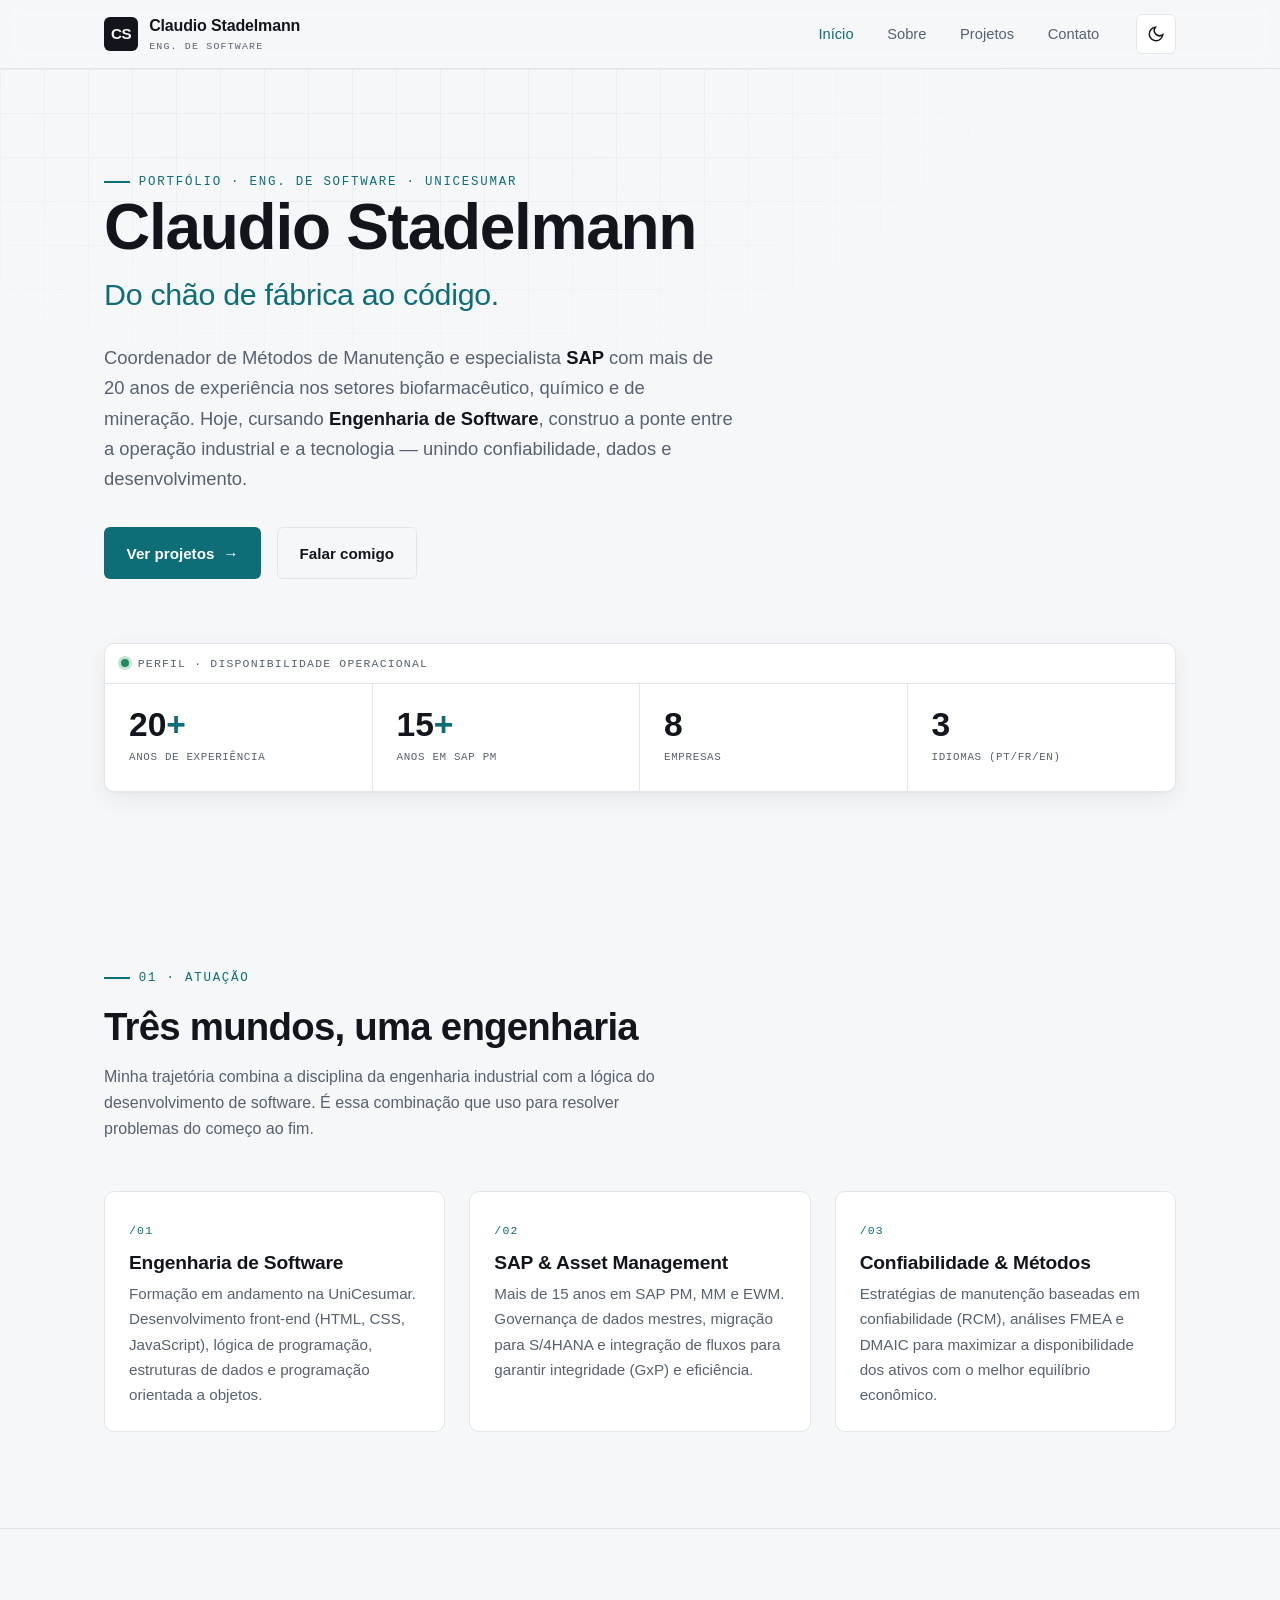
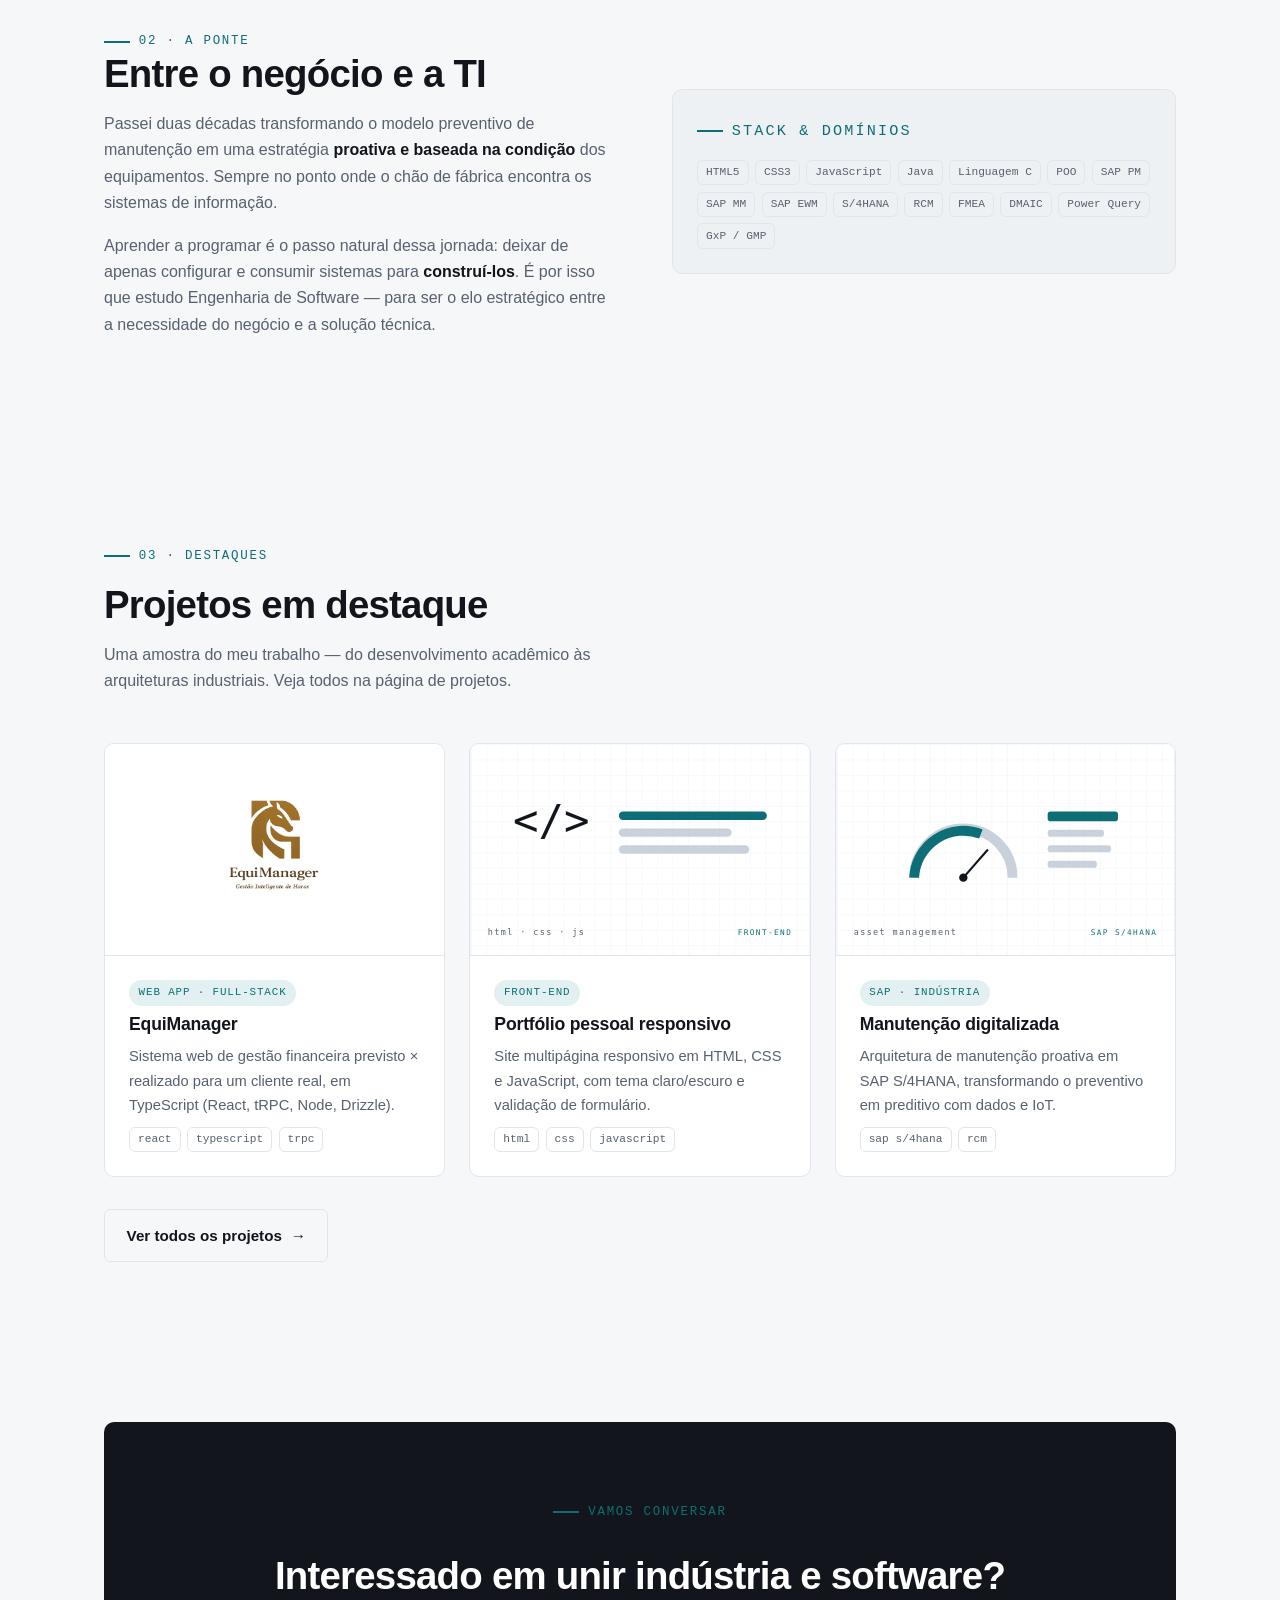
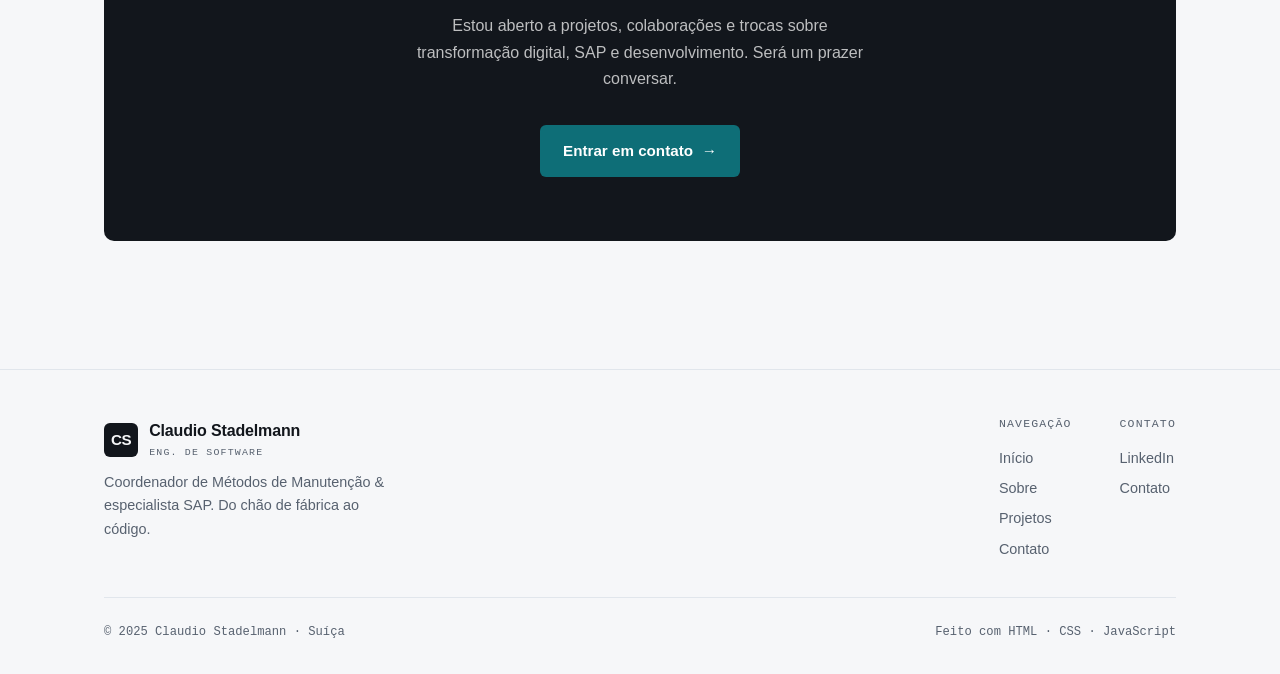
==== commit d528dca4: "Usa logo real do EquiManager e destaca o projeto na home - Move 'Logo EquiManager moderno.png' para " ====
--- a/index.html
+++ b/index.html
@@ -197,6 +197,16 @@
 
         <div class="grid grid--3">
           <article class="project reveal" data-category="software">
+            <img class="project__thumb" src="assets/equimanager-logo.png" alt="Logo do EquiManager — cabeça de cavalo dourada" style="object-fit:contain; background:#fff; padding:6%">
+            <div class="project__body">
+              <span class="project__tag">Web app · Full-stack</span>
+              <h3>EquiManager</h3>
+              <p>Sistema web de gestão financeira previsto × realizado para um cliente real, em TypeScript (React, tRPC, Node, Drizzle).</p>
+              <div class="project__stack"><span>react</span><span>typescript</span><span>trpc</span></div>
+            </div>
+          </article>
+
+          <article class="project reveal" data-category="software">
             <img class="project__thumb" src="assets/proj-portfolio.svg" alt="Ilustração técnica do projeto de portfólio pessoal">
             <div class="project__body">
               <span class="project__tag">Front-end</span>
@@ -213,16 +223,6 @@
               <h3>Manutenção digitalizada</h3>
               <p>Arquitetura de manutenção proativa em SAP S/4HANA, transformando o preventivo em preditivo com dados e IoT.</p>
               <div class="project__stack"><span>sap s/4hana</span><span>rcm</span></div>
-            </div>
-          </article>
-
-          <article class="project reveal" data-category="academico">
-            <img class="project__thumb" src="assets/proj-trivia.svg" alt="Ilustração do jogo de perguntas Show do Javascriptão">
-            <div class="project__body">
-              <span class="project__tag">Acadêmico</span>
-              <h3>Show do Javascriptão</h3>
-              <p>Jogo de perguntas e respostas com manipulação de DOM, eventos e armazenamento local (localStorage).</p>
-              <div class="project__stack"><span>javascript</span><span>dom</span></div>
             </div>
           </article>
         </div>
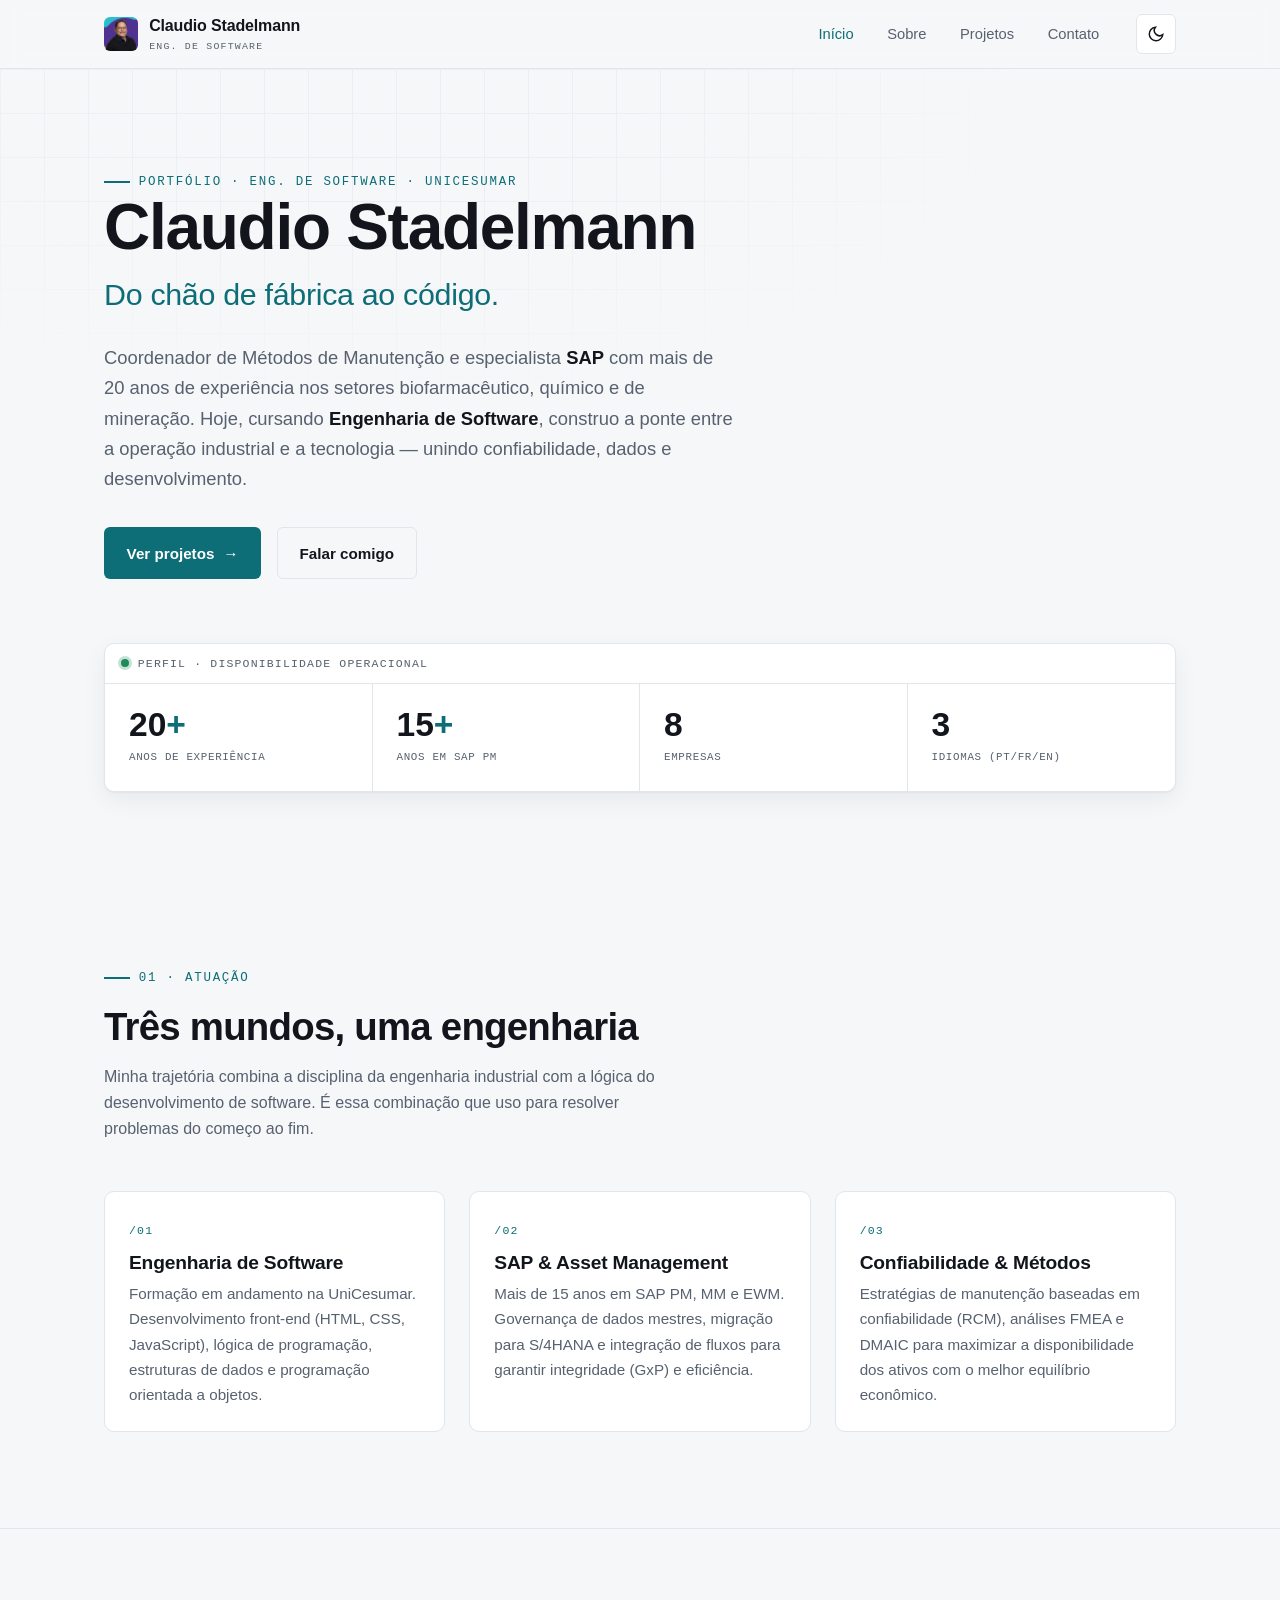
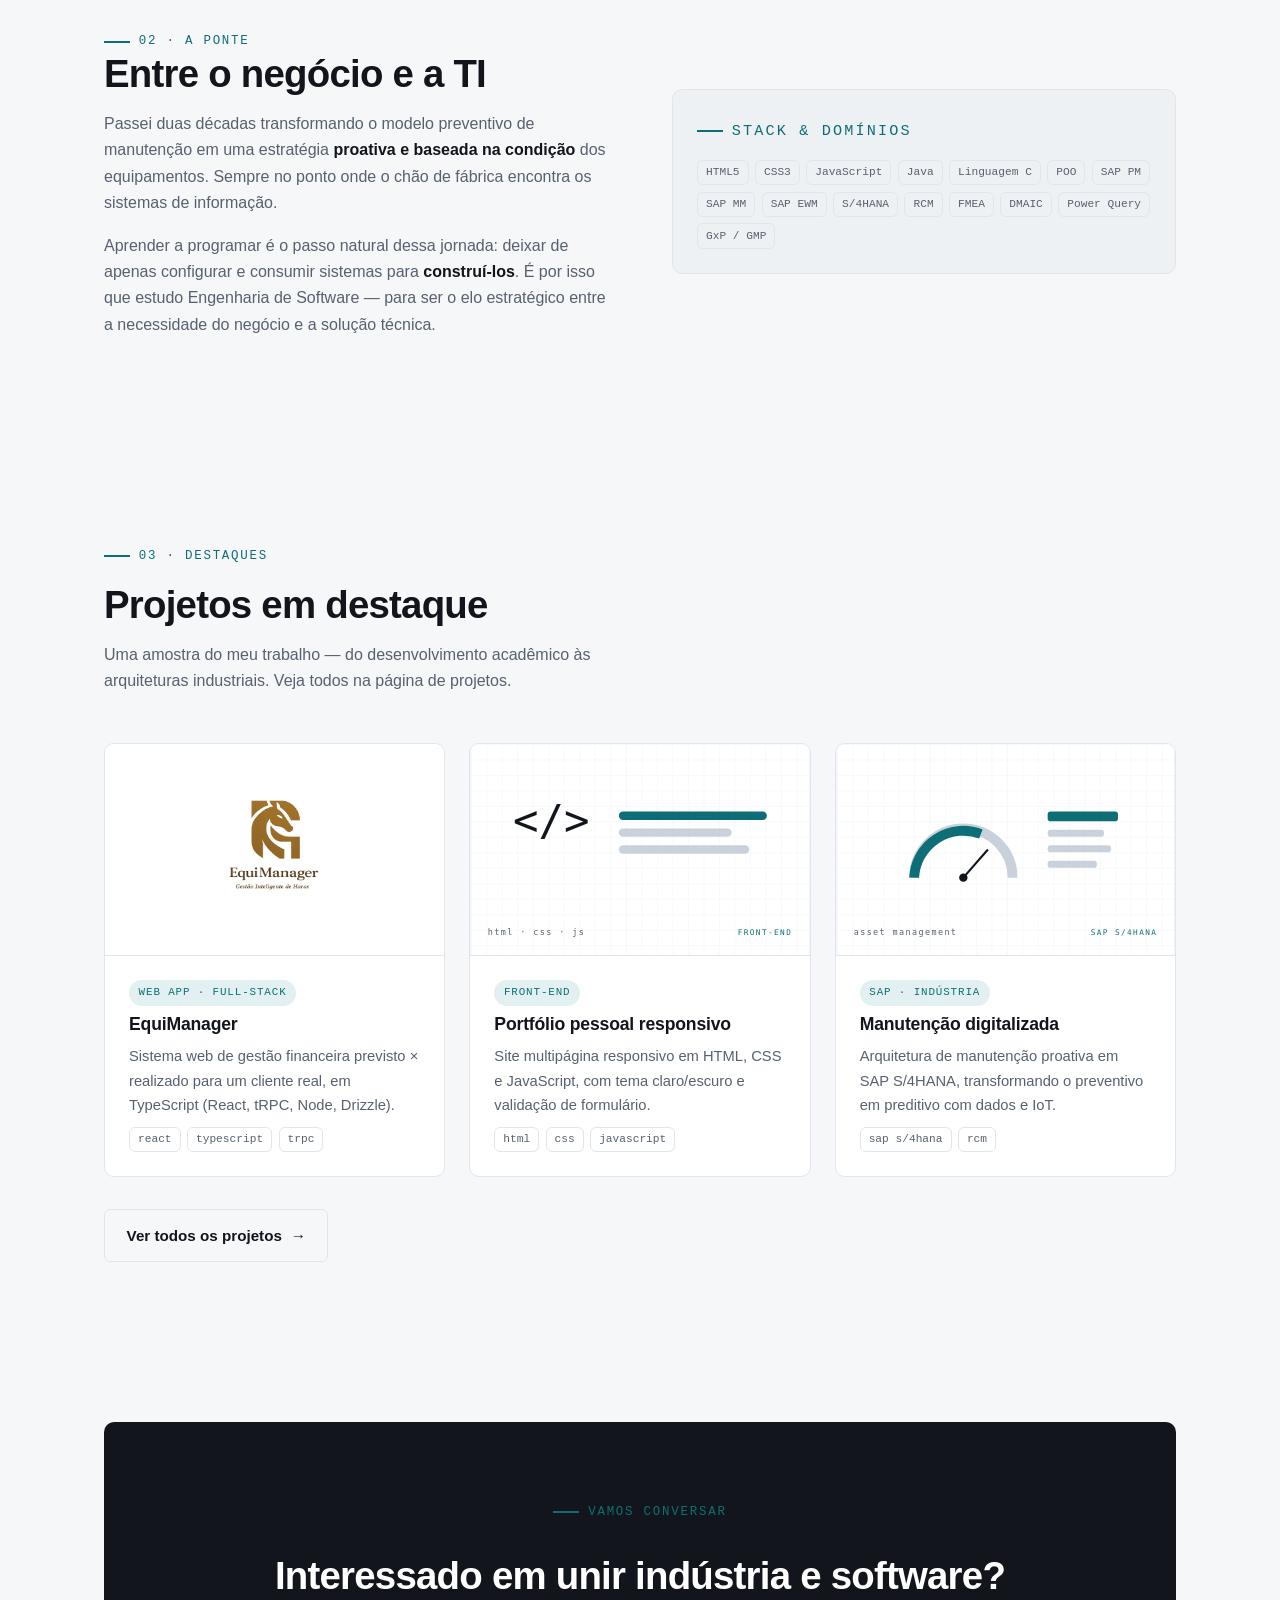
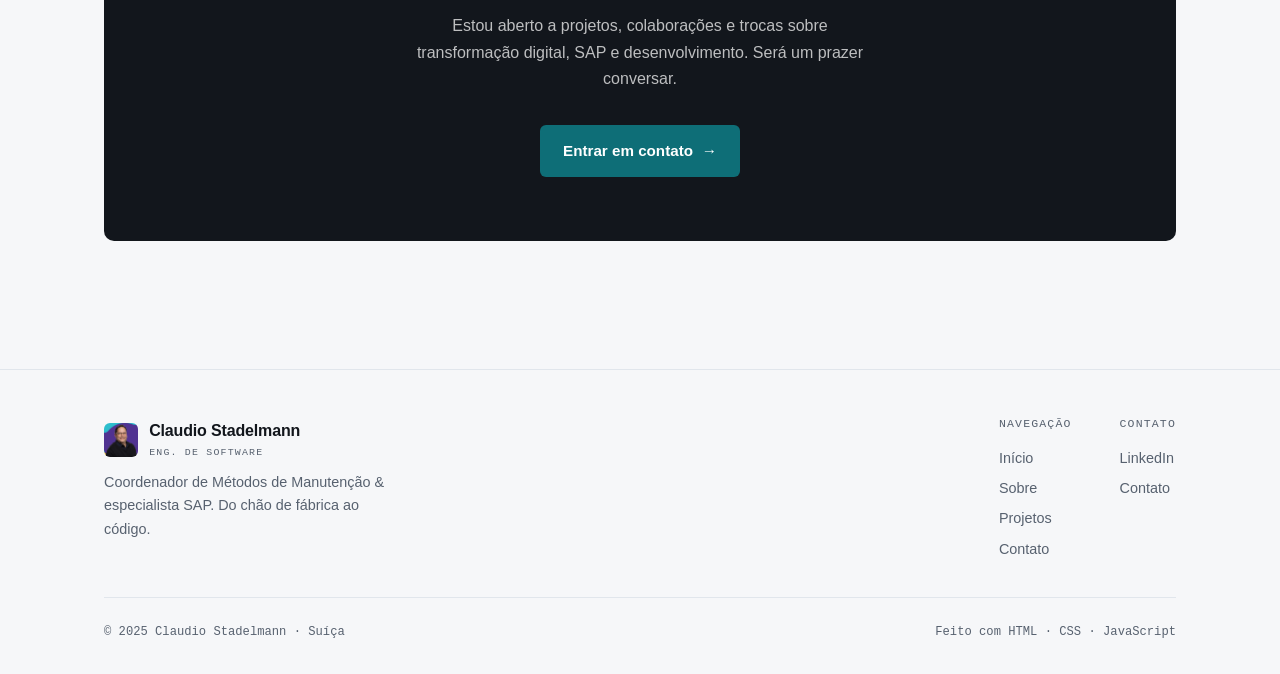
==== commit 237ad221: "Usa a foto do autor no lugar das iniciais CS - Move Claudio.PNG para assets/claudio.png - Substitui " ====
--- a/index.html
+++ b/index.html
@@ -39,7 +39,7 @@
     <div class="container">
       <nav class="nav" aria-label="Navegação principal">
         <a href="index.html" class="brand" aria-label="Início — Claudio Stadelmann">
-          <span class="brand__mark" aria-hidden="true">CS</span>
+          <img class="brand__mark" src="assets/claudio.png" alt="" width="34" height="34">
           <span class="brand__name">Claudio Stadelmann<small>Eng. de Software</small></span>
         </a>
 
@@ -256,7 +256,7 @@
       <div class="footer-grid">
         <div class="footer-brand">
           <a href="index.html" class="brand">
-            <span class="brand__mark" aria-hidden="true">CS</span>
+            <img class="brand__mark" src="assets/claudio.png" alt="" width="34" height="34">
             <span class="brand__name">Claudio Stadelmann<small>Eng. de Software</small></span>
           </a>
           <p>Coordenador de Métodos de Manutenção &amp; especialista SAP. Do chão de fábrica ao código.</p>
--- a/css/style.css
+++ b/css/style.css
@@ -182,11 +182,13 @@
 .brand { display: flex; align-items: center; gap: .7rem; font-weight: 600; }
 .brand__mark {
   width: 34px; height: 34px; border-radius: var(--radius-sm);
-  display: grid; place-items: center;
+  display: grid; place-items: center; overflow: hidden;
   background: var(--ink); color: var(--paper);
   font-family: var(--font-display); font-weight: 700; font-size: .95rem;
   letter-spacing: -.03em;
 }
+/* Quando o monograma é a foto do autor */
+img.brand__mark { object-fit: cover; background: var(--surface-2); }
 .brand__name { font-family: var(--font-display); letter-spacing: -.01em; }
 .brand__name small {
   display: block; font-family: var(--font-mono); font-weight: 400;
